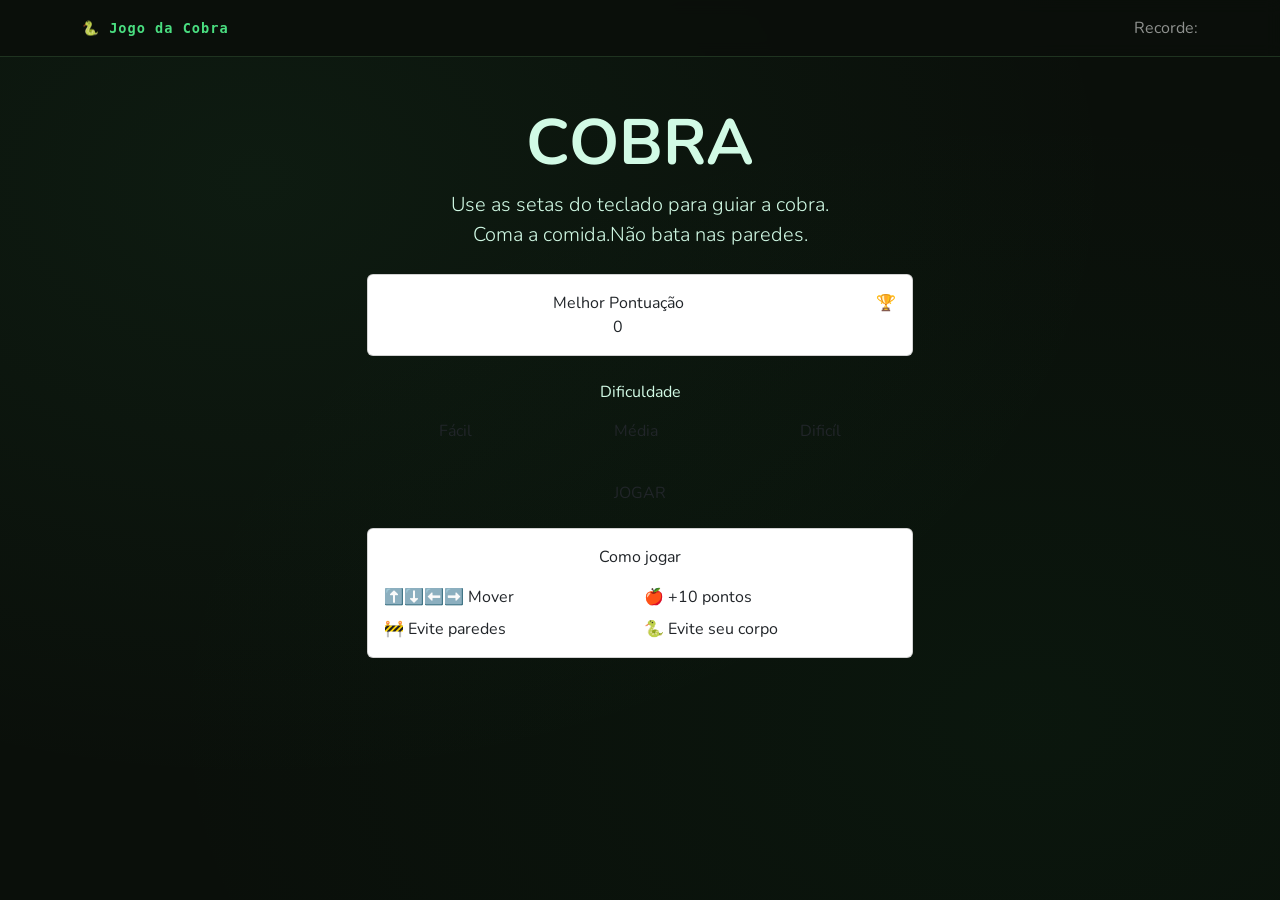
==== index.html @ 71eff40e "Snake Game" ====
<!DOCTYPE html>
<html lang="pt-br">

<head>
    <meta charset="UTF-8">
    <meta name="viewport" content="width=device-width, initial-scale=1.0">
    <title>Jogo da cobra</title>

    <link rel="stylesheet" href="https://cdn.jsdelivr.net/npm/bootstrap@5.3.8/dist/css/bootstrap.min.css">
    <link rel="stylesheet" href="style.css">
</head>

<body>
    <header>
        <nav class="navbar navbar-dark">
            <div class="container">
                <span class="navbar-brand fw-bold fs-4">🐍 Jogo da Cobra</span>
                <span class="navbar-text" id="nav-recorde">Recorde: </span>
            </div>
        </nav>
    </header>

    <main class="container py-5">
        <div class="row justify-content-center">
            <div class="col-12 col-md-8 col-lg-6 text-center">
                <div class="titulo-bloco mb-4">
                    <h1 class="display-3 fw-bold titulo-jogo">COBRA</h1>
                    <p class="lead subtitulo">Use as setas do teclado para guiar a cobra.<br>Coma a comida.Não bata nas
                        paredes.</p>
                </div>

                <div class="card card-recorde mb-4">
                    <div class="card-body py-3">
                        <div class="row align-itens-center">
                            <div class="col">
                                <span class="label-card">Melhor Pontuação</span>
                                <div class="valor-recorde" id="recorde-display">0</div>
                            </div>
                            <div class="col-auto">
                                <span class="icone-trofeu">🏆</span>
                            </div>
                        </div>
                    </div>
                </div>

                <div class="mb-4">
                    <p class="label-secao mb-2">Dificuldade</p>
                    <div class="btn-group w-100" role="group">
                        <input type="radio" class="btn-check" name="dificuldade" id="facil" value="200">
                        <label for="facil" class="btn btn-outline-dif">Fácil</label>
                        <input type="radio" class="btn-check" name="dificuldade" id="media" value="130">
                        <label for="media" class="btn btn-outline-dif">Média</label>
                        <input type="radio" class="btn-check" name="dificuldade" id="dificil" value="70">
                        <label for="dificil" class="btn btn-outline-dif">Dificíl</label>
                    </div>
                </div>

                <a href="jogo.html" class="btn btn-jogar w-100 mb-3" id="btn-jogar">
                    JOGAR
                </a>

                <div class="card card-instrucoes">
                    <div class="card-body">
                        <p class="label-card mb-3">Como jogar</p>
                        <div class="row g-2 text-start">
                            <div class="col-6">
                                <div class="intrucao-item">⬆️⬇️⬅️➡️ Mover</div>
                            </div>
                            <div class="col-6">
                                <div class="intrucao-item">🍎 +10 pontos</div>
                            </div>
                            <div class="col-6">
                                <div class="intrucao-item">🚧 Evite paredes</div>
                            </div>
                            <div class="col-6">
                                <div class="intrucao-item">🐍 Evite seu corpo</div>
                            </div>
                        </div>
                    </div>
                </div>

            </div>
        </div>
    </main>
</body>

</html>
---- style.css ----
@import url('https://fonts.googleapis.com/css2?family=Nunito:ital,wght@0,200..1000;1,200..1000&display=swap');
@import url('https://fonts.googleapis.com/css2?family=Nunito:ital,wght@0,200..1000;1,200..1000&family=Press+Start+2P&display=swap');

:root{
    --verde: #4ADE80;
    --verde-escuro: #16A34A;
    --fundo: #0A0F0A;
    --fundo-card: #111A11;
    --borda: #1F3320;
    --texto: #D1FAE5;
    --esmaecido: #6B7280;
}

*{
    box-sizing: border-box;
    margin: 0;
    padding: 0;
}

body {
    font-family: "Nunito", sans-serif;
    background-color: var(--fundo);
    color: var(--texto);
    min-height: 100vh;
    background-image: 
        radial-gradient(ellipse at 20% 20%, rgba(74, 222, 128, 0.06) 0%, transparent 60%),
        radial-gradient(ellipse at 80% 80%, rgba(22, 163, 74, 0.05) 0%, transparent 60%);
}

.navbar {
    background: rgba(10, 15, 10, 0.9);
    border-bottom: 1px solid var(--borda);
    backdrop-filter: blur(8px);
}

.navbar-brand {
    font-family: "Press Sart 2P", monospace;
    font-size: 0.85rem !important;
    color: var(--verde) !important;
    letter-spacing: 1px;
}
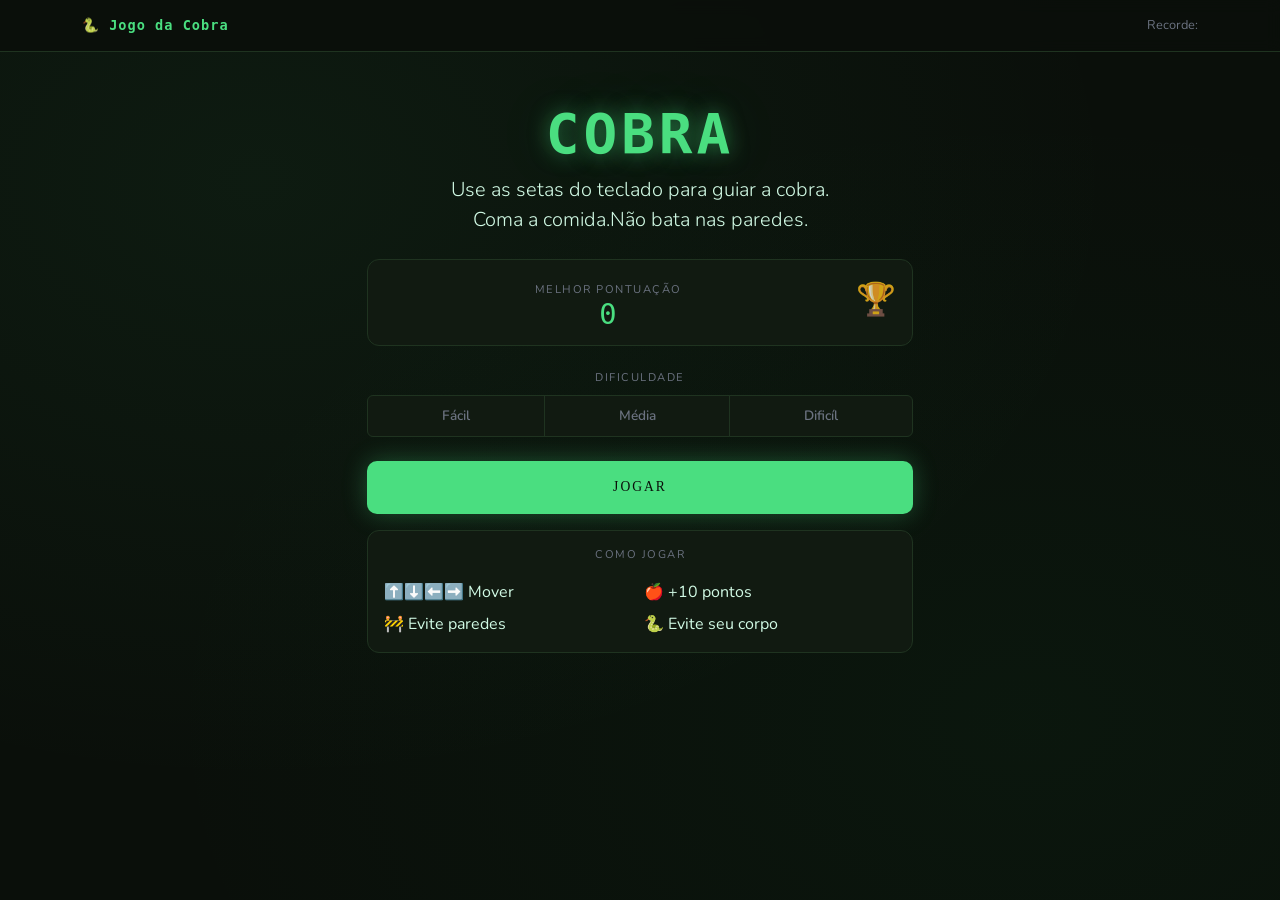
==== commit 5731f813: "Main Game started" ====
--- a/index.html
+++ b/index.html
@@ -55,7 +55,7 @@
                     </div>
                 </div>
 
-                <a href="jogo.html" class="btn btn-jogar w-100 mb-3" id="btn-jogar">
+                <a href="main-game/jogo.html" class="btn btn-jogar w-100 mb-3" id="btn-jogar">
                     JOGAR
                 </a>
 
--- a/style.css
+++ b/style.css
@@ -1,7 +1,6 @@
-@import url('https://fonts.googleapis.com/css2?family=Nunito:ital,wght@0,200..1000;1,200..1000&display=swap');
 @import url('https://fonts.googleapis.com/css2?family=Nunito:ital,wght@0,200..1000;1,200..1000&family=Press+Start+2P&display=swap');
 
-:root{
+:root {
     --verde: #4ADE80;
     --verde-escuro: #16A34A;
     --fundo: #0A0F0A;
@@ -11,7 +10,7 @@
     --esmaecido: #6B7280;
 }
 
-*{
+* {
     box-sizing: border-box;
     margin: 0;
     padding: 0;
@@ -22,11 +21,12 @@
     background-color: var(--fundo);
     color: var(--texto);
     min-height: 100vh;
-    background-image: 
+    background-image:
         radial-gradient(ellipse at 20% 20%, rgba(74, 222, 128, 0.06) 0%, transparent 60%),
         radial-gradient(ellipse at 80% 80%, rgba(22, 163, 74, 0.05) 0%, transparent 60%);
 }
 
+/*NAVBAR*/
 .navbar {
     background: rgba(10, 15, 10, 0.9);
     border-bottom: 1px solid var(--borda);
@@ -34,8 +34,112 @@
 }
 
 .navbar-brand {
-    font-family: "Press Sart 2P", monospace;
+    font-family: "Press Start 2P", monospace;
     font-size: 0.85rem !important;
     color: var(--verde) !important;
     letter-spacing: 1px;
+}
+
+.navbar-text {
+    font-size: 0.8rem;
+    color: var(--esmaecido);
+}
+
+/*TÍTULO*/
+.titulo-jogo {
+    font-family: 'Press Start 2P', monospace;
+    font-size: clamp(2rem, 8vw, 3.5rem) !important;
+    color: var(--verde);
+    text-shadow: 
+    0 0 20px rgba(74, 222, 128, 0.5),
+    0 0 60px rgb(74, 222, 128, 0.2);
+    line-height: 1.2;
+    letter-spacing: 4px;
+}
+
+subtitulo {
+    color: var(--esmaecido);
+    font-size: 0.9rem;
+    line-height: 1.7;
+}
+
+/*CARDS*/
+
+.card-recorde, .card-instrucoes {
+    background: var(--fundo-card);
+    border: 1px solid var(--borda);
+    border-radius: 12px;
+    color: var(--texto);
+}
+
+.label-card {
+    font-size: 0.7rem;
+    text-transform: uppercase;
+    letter-spacing: 1.5px;
+    color: var(--esmaecido);
+    margin-bottom: 4px;
+}
+
+.valor-recorde {
+    font-family: "Press Start 2P", monospace;
+    font-size: 1.8rem;
+    color: var(--verde);
+    line-height: 1;
+}
+
+.icone-trofeu {
+    font-size: 2rem;
+    opacity: 0.8;
+}
+
+/*DIFICULDADE*/
+.label-secao {
+    font-size: 0.7rem;
+    text-transform: uppercase;
+    letter-spacing: 1.5px;
+    color: var(--esmaecido);
+}
+
+.btn-outline-dif {
+    background: var(--fundo-card);
+    border-color: var(--borda);
+    color: var(--esmaecido);
+    font-weight: 600;
+    font-size: 0.85rem;
+    padding: 10px;
+    transform: all 0.2s;
+}
+
+.btn-check:checked + .btn-outline-dif {
+    background-color: var(--verde-escuro);
+    border-color: var(--verde);
+    color: white;
+}
+
+.btn-outline-dif:hover {
+    background: #1a2e1a !important;
+    border-color: var(--verde) !important;
+    color: var(--verde) !important;
+}
+
+.btn-jogar {
+    font-family: 'Press Start 2P';
+    font-size: 0.85rem;
+    background-color: var(--verde);
+    color: #0A0F0A;
+    border: none;
+    border-radius: 10px;
+    padding: 16px;
+    letter-spacing: 2px;
+    text-decoration: none;
+    display: block;
+    transition: all 0.2s;
+    box-shadow: 0 0 24px rgba(74, 222, 128, 0.3);
+}
+
+.btn-jogar:hover {
+    background: #86efac;
+    color: #0a0f0a;
+    box-shadow: 0 0 40px rgba(74, 222, 128, 0.5);
+    transform: translateY(-2px);
 }
